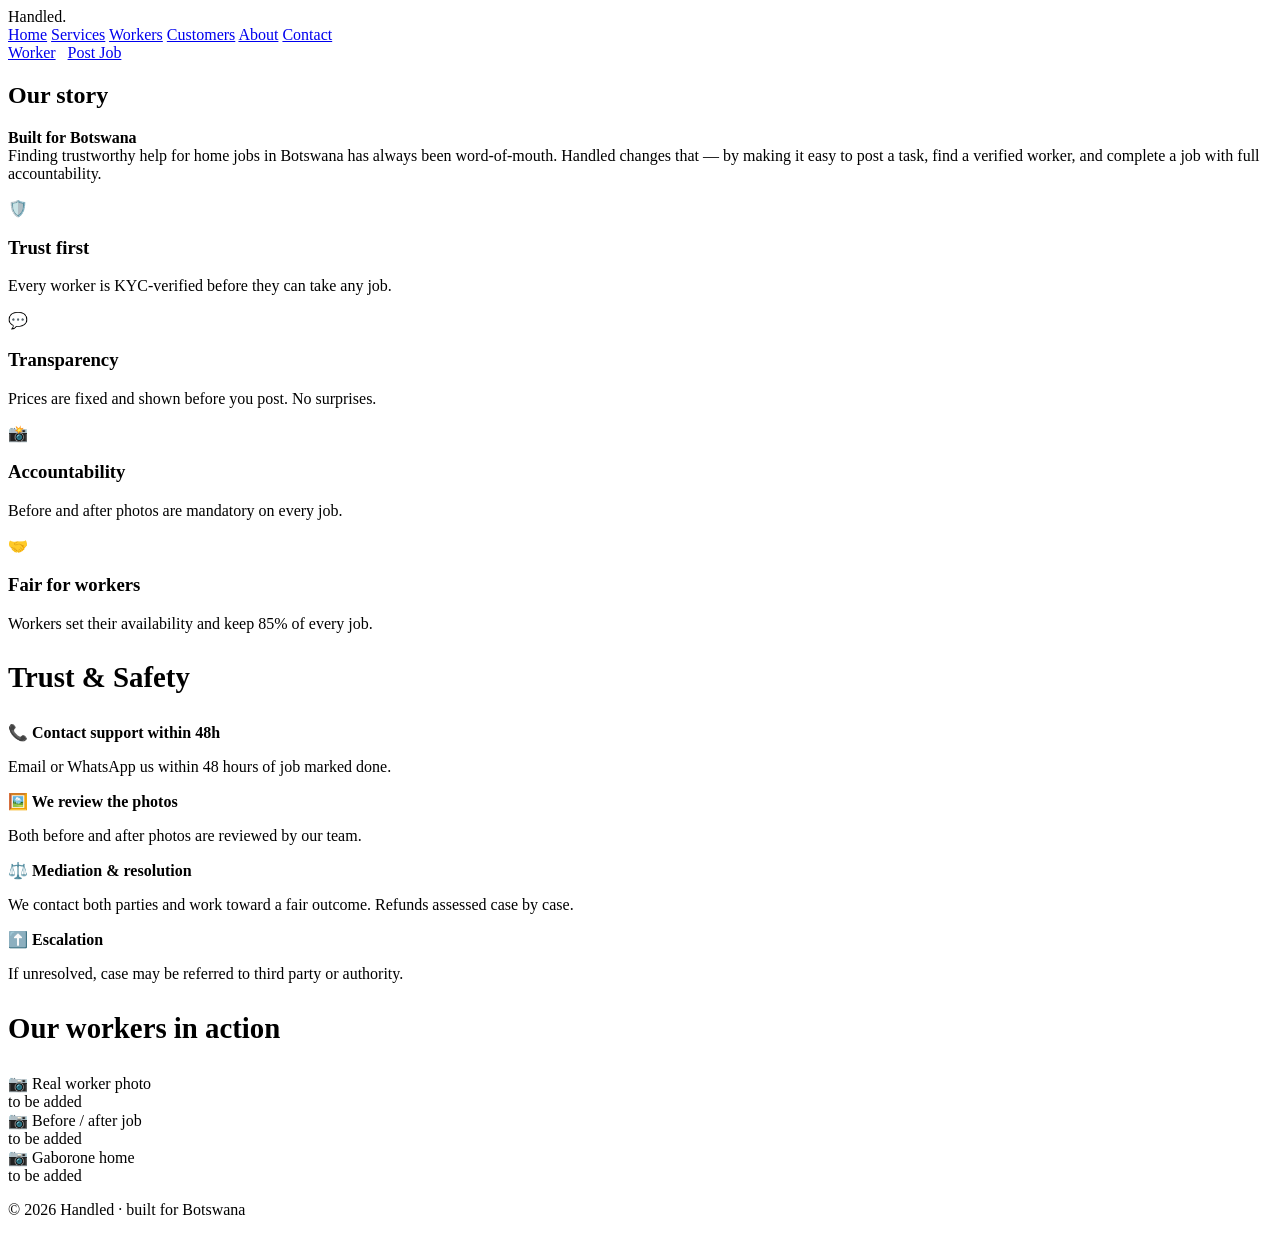
==== about.html @ 851f9119 "Create about.html" ====
<!-- about.html -->
<!DOCTYPE html>
<html lang="en">
<head>
  <meta charset="UTF-8" />
  <meta name="viewport" content="width=device-width, initial-scale=1.0"/>
  <title>Handled · About</title>
  <link rel="stylesheet" href="style.css" />
</head>
<body>
  <div class="container">
    <nav class="navbar">
      <div class="logo">Handled<span>.</span></div>
      <div class="nav-links">
        <a href="index.html">Home</a>
        <a href="services.html">Services</a>
        <a href="workers.html">Workers</a>
        <a href="customers.html">Customers</a>
        <a href="about.html">About</a>
        <a href="contact.html">Contact</a>
      </div>
      <div>
        <a href="workers.html" class="btn btn-outline" style="margin-right:0.5rem;">Worker</a>
        <a href="customers.html" class="btn">Post Job</a>
      </div>
    </nav>

    <h2 class="section-title">Our story</h2>
    <p class="story-intro"><strong>Built for Botswana</strong><br/>Finding trustworthy help for home jobs in Botswana has always been word-of-mouth. Handled changes that — by making it easy to post a task, find a verified worker, and complete a job with full accountability.</p>
    <div class="grid-3">
      <div class="card">🛡️ <h3>Trust first</h3><p>Every worker is KYC-verified before they can take any job.</p></div>
      <div class="card">💬 <h3>Transparency</h3><p>Prices are fixed and shown before you post. No surprises.</p></div>
      <div class="card">📸 <h3>Accountability</h3><p>Before and after photos are mandatory on every job.</p></div>
      <div class="card">🤝 <h3>Fair for workers</h3><p>Workers set their availability and keep 85% of every job.</p></div>
    </div>

    <h3 class="section-title" style="font-size:1.8rem;">Trust &amp; Safety</h3>
    <div class="grid-3">
      <div class="card"><strong>📞 Contact support within 48h</strong><p>Email or WhatsApp us within 48 hours of job marked done.</p></div>
      <div class="card"><strong>🖼️ We review the photos</strong><p>Both before and after photos are reviewed by our team.</p></div>
      <div class="card"><strong>⚖️ Mediation &amp; resolution</strong><p>We contact both parties and work toward a fair outcome. Refunds assessed case by case.</p></div>
      <div class="card"><strong>⬆️ Escalation</strong><p>If unresolved, case may be referred to third party or authority.</p></div>
    </div>

    <h3 class="section-title" style="font-size:1.8rem;">Our workers in action</h3>
    <div class="grid-3">
      <div class="card">📷 Real worker photo <br/><span class="placeholder-text">to be added</span></div>
      <div class="card">📷 Before / after job <br/><span class="placeholder-text">to be added</span></div>
      <div class="card">📷 Gaborone home <br/><span class="placeholder-text">to be added</span></div>
    </div>

    <div class="footer">
      <p>© 2026 Handled · built for Botswana</p>
    </div>
  </div>
</body>
</html>
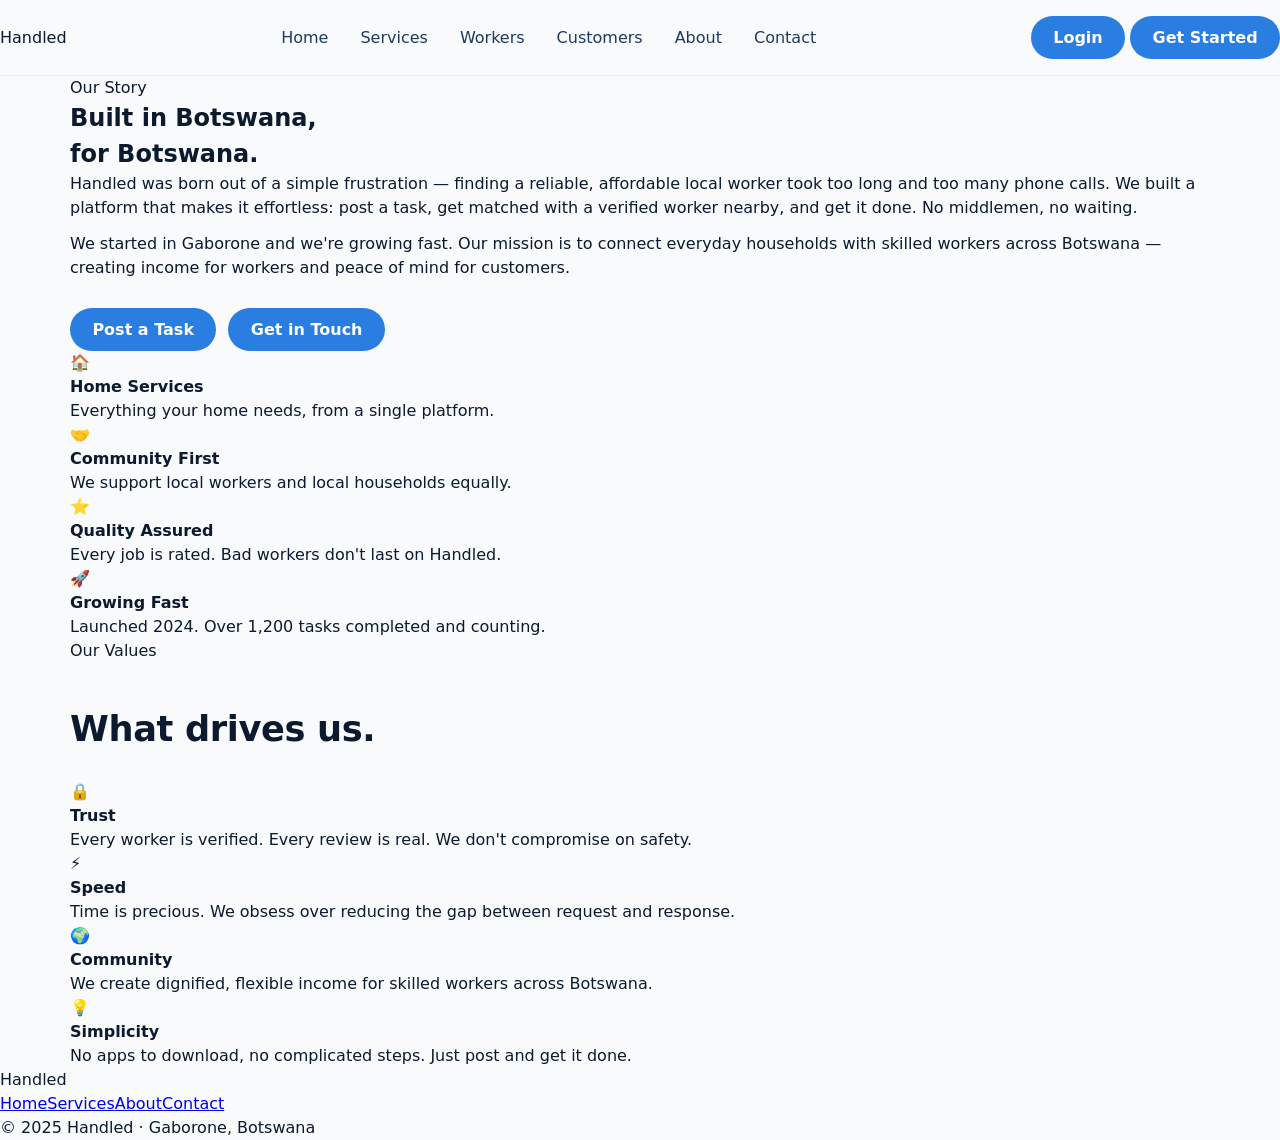
==== commit 2cb6fe5c: "Update about.html" ====
--- a/about.html
+++ b/about.html
@@ -2,56 +2,65 @@
 <!DOCTYPE html>
 <html lang="en">
 <head>
-  <meta charset="UTF-8" />
-  <meta name="viewport" content="width=device-width, initial-scale=1.0"/>
-  <title>Handled · About</title>
-  <link rel="stylesheet" href="style.css" />
+<meta charset="UTF-8">
+<meta name="viewport" content="width=device-width, initial-scale=1.0">
+<title>Handled – About</title>
+<link href="https://fonts.googleapis.com/css2?family=Syne:wght@400;600;700;800&family=DM+Sans:ital,wght@0,300;0,400;0,500;1,300&display=swap" rel="stylesheet">
+<link rel="stylesheet" href="style.css">
 </head>
 <body>
-  <div class="container">
-    <nav class="navbar">
-      <div class="logo">Handled<span>.</span></div>
-      <div class="nav-links">
-        <a href="index.html">Home</a>
-        <a href="services.html">Services</a>
-        <a href="workers.html">Workers</a>
-        <a href="customers.html">Customers</a>
-        <a href="about.html">About</a>
-        <a href="contact.html">Contact</a>
+<nav class="navbar">
+  <div class="nav-logo" onclick="location.href='index.html'">Handled</div>
+  <div class="nav-links">
+    <a href="index.html" class="nav-link">Home</a>
+    <a href="services.html" class="nav-link">Services</a>
+    <a href="workers.html" class="nav-link">Workers</a>
+    <a href="customers.html" class="nav-link">Customers</a>
+    <a href="about.html" class="nav-link active">About</a>
+    <a href="contact.html" class="nav-link">Contact</a>
+  </div>
+  <div class="nav-actions">
+    <a href="customers.html" class="btn btn-ghost btn-sm">Login</a>
+    <a href="customers.html" class="btn btn-primary btn-sm">Get Started</a>
+  </div>
+</nav>
+
+<div class="page active" id="about">
+  <div class="section">
+    <div style="max-width:1140px;margin:0 auto;">
+      <div class="about-hero">
+        <div>
+          <div class="section-label">Our Story</div>
+          <h2 class="about-title">Built in Botswana,<br>for Botswana.</h2>
+          <p class="about-body">Handled was born out of a simple frustration — finding a reliable, affordable local worker took too long and too many phone calls. We built a platform that makes it effortless: post a task, get matched with a verified worker nearby, and get it done. No middlemen, no waiting.</p>
+          <p class="about-body" style="margin-top:12px;">We started in Gaborone and we're growing fast. Our mission is to connect everyday households with skilled workers across Botswana — creating income for workers and peace of mind for customers.</p>
+          <div style="display:flex;gap:12px;margin-top:28px;flex-wrap:wrap;">
+            <a href="customers.html" class="btn btn-primary">Post a Task</a>
+            <a href="contact.html" class="btn btn-ghost">Get in Touch</a>
+          </div>
+        </div>
+        <div class="about-visual">
+          <div class="about-tile"><div class="at-icon">🏠</div><h4>Home Services</h4><p>Everything your home needs, from a single platform.</p></div>
+          <div class="about-tile"><div class="at-icon">🤝</div><h4>Community First</h4><p>We support local workers and local households equally.</p></div>
+          <div class="about-tile"><div class="at-icon">⭐</div><h4>Quality Assured</h4><p>Every job is rated. Bad workers don't last on Handled.</p></div>
+          <div class="about-tile"><div class="at-icon">🚀</div><h4>Growing Fast</h4><p>Launched 2024. Over 1,200 tasks completed and counting.</p></div>
+        </div>
       </div>
-      <div>
-        <a href="workers.html" class="btn btn-outline" style="margin-right:0.5rem;">Worker</a>
-        <a href="customers.html" class="btn">Post Job</a>
+      <div class="section-label">Our Values</div>
+      <div class="section-title">What drives us.</div>
+      <div class="values-grid">
+        <div class="value-card"><div class="value-icon">🔒</div><h4>Trust</h4><p>Every worker is verified. Every review is real. We don't compromise on safety.</p></div>
+        <div class="value-card"><div class="value-icon">⚡</div><h4>Speed</h4><p>Time is precious. We obsess over reducing the gap between request and response.</p></div>
+        <div class="value-card"><div class="value-icon">🌍</div><h4>Community</h4><p>We create dignified, flexible income for skilled workers across Botswana.</p></div>
+        <div class="value-card"><div class="value-icon">💡</div><h4>Simplicity</h4><p>No apps to download, no complicated steps. Just post and get it done.</p></div>
       </div>
-    </nav>
-
-    <h2 class="section-title">Our story</h2>
-    <p class="story-intro"><strong>Built for Botswana</strong><br/>Finding trustworthy help for home jobs in Botswana has always been word-of-mouth. Handled changes that — by making it easy to post a task, find a verified worker, and complete a job with full accountability.</p>
-    <div class="grid-3">
-      <div class="card">🛡️ <h3>Trust first</h3><p>Every worker is KYC-verified before they can take any job.</p></div>
-      <div class="card">💬 <h3>Transparency</h3><p>Prices are fixed and shown before you post. No surprises.</p></div>
-      <div class="card">📸 <h3>Accountability</h3><p>Before and after photos are mandatory on every job.</p></div>
-      <div class="card">🤝 <h3>Fair for workers</h3><p>Workers set their availability and keep 85% of every job.</p></div>
-    </div>
-
-    <h3 class="section-title" style="font-size:1.8rem;">Trust &amp; Safety</h3>
-    <div class="grid-3">
-      <div class="card"><strong>📞 Contact support within 48h</strong><p>Email or WhatsApp us within 48 hours of job marked done.</p></div>
-      <div class="card"><strong>🖼️ We review the photos</strong><p>Both before and after photos are reviewed by our team.</p></div>
-      <div class="card"><strong>⚖️ Mediation &amp; resolution</strong><p>We contact both parties and work toward a fair outcome. Refunds assessed case by case.</p></div>
-      <div class="card"><strong>⬆️ Escalation</strong><p>If unresolved, case may be referred to third party or authority.</p></div>
-    </div>
-
-    <h3 class="section-title" style="font-size:1.8rem;">Our workers in action</h3>
-    <div class="grid-3">
-      <div class="card">📷 Real worker photo <br/><span class="placeholder-text">to be added</span></div>
-      <div class="card">📷 Before / after job <br/><span class="placeholder-text">to be added</span></div>
-      <div class="card">📷 Gaborone home <br/><span class="placeholder-text">to be added</span></div>
-    </div>
-
-    <div class="footer">
-      <p>© 2026 Handled · built for Botswana</p>
     </div>
   </div>
+  <footer>
+    <div class="footer-logo">Handled</div>
+    <div class="footer-links"><a href="index.html">Home</a><a href="services.html">Services</a><a href="about.html">About</a><a href="contact.html">Contact</a></div>
+    <div class="footer-copy">© 2025 Handled · Gaborone, Botswana</div>
+  </footer>
+</div>
 </body>
 </html>
--- a/style.css
+++ b/style.css
@@ -0,0 +1,194 @@
+/* style.css - shared styles for all pages */
+* {
+  margin: 0;
+  padding: 0;
+  box-sizing: border-box;
+}
+body {
+  font-family: system-ui, -apple-system, 'Segoe UI', Roboto, 'Helvetica Neue', sans-serif;
+  background: #f9fafc;
+  color: #0b1a2f;
+  line-height: 1.5;
+}
+.container {
+  max-width: 1280px;
+  margin: 0 auto;
+  padding: 0 1.5rem;
+}
+/* navbar */
+.navbar {
+  display: flex;
+  flex-wrap: wrap;
+  align-items: center;
+  justify-content: space-between;
+  padding: 1rem 0;
+  border-bottom: 1px solid #e6edf4;
+}
+.logo {
+  font-weight: 700;
+  font-size: 1.8rem;
+  letter-spacing: -0.02em;
+  color: #0b1a2f;
+}
+.logo span { color: #2a7de1; }
+.nav-links {
+  display: flex;
+  gap: 2rem;
+  font-weight: 500;
+}
+.nav-links a {
+  text-decoration: none;
+  color: #1f3a5f;
+}
+.nav-links a:hover { color: #2a7de1; }
+.btn {
+  display: inline-block;
+  background: #2a7de1;
+  color: white;
+  font-weight: 600;
+  padding: 0.6rem 1.4rem;
+  border-radius: 40px;
+  border: none;
+  cursor: pointer;
+  text-decoration: none;
+  transition: 0.2s;
+}
+.btn-outline {
+  background: transparent;
+  border: 1.5px solid #2a7de1;
+  color: #2a7de1;
+}
+.btn-outline:hover { background: #eef5fe; }
+.btn:hover { background: #1a5fc7; }
+.small-btn { padding: 0.2rem 1rem; font-size: 0.8rem; }
+/* hero */
+.hero {
+  display: flex;
+  flex-wrap: wrap;
+  align-items: center;
+  justify-content: space-between;
+  padding: 3rem 0 2rem;
+}
+.hero h1 {
+  font-size: 3.2rem;
+  font-weight: 700;
+  letter-spacing: -0.02em;
+  line-height: 1.1;
+}
+.hero h1 span { color: #2a7de1; }
+.hero p {
+  font-size: 1.2rem;
+  color: #2c405b;
+  max-width: 550px;
+  margin: 1.2rem 0 1.8rem;
+}
+.launch-badge { color: #2a7de1; font-weight: 600; }
+.hero-buttons { display: flex; gap: 1rem; flex-wrap: wrap; }
+.hero-image-placeholder {
+  background: #e6edf4;
+  border-radius: 40px;
+  padding: 2rem 3rem;
+  min-width: 200px;
+  text-align: center;
+}
+/* cards */
+.grid-3 {
+  display: grid;
+  grid-template-columns: repeat(auto-fit, minmax(250px, 1fr));
+  gap: 2rem;
+}
+.card {
+  background: white;
+  padding: 1.8rem;
+  border-radius: 24px;
+  box-shadow: 0 8px 20px rgba(0,0,0,0.02);
+  border: 1px solid #eef3f8;
+}
+.card h3 { margin-bottom: 0.5rem; }
+.card p { color: #2f4a6a; }
+.section-title {
+  font-size: 2.2rem;
+  font-weight: 700;
+  margin: 2.5rem 0 1.5rem;
+  letter-spacing: -0.01em;
+}
+/* faq */
+.faq-item {
+  background: white;
+  border: 1px solid #e6edf4;
+  border-radius: 20px;
+  padding: 1.2rem 1.8rem;
+  margin-bottom: 0.8rem;
+  display: flex;
+  justify-content: space-between;
+  align-items: center;
+}
+.faq-item .plus { font-size: 1.8rem; color: #2a7de1; }
+/* forms */
+.form-group {
+  margin-bottom: 1.2rem;
+}
+.form-group label {
+  display: block;
+  font-weight: 600;
+  margin-bottom: 0.3rem;
+}
+.form-group input, .form-group select, .form-group textarea {
+  width: 100%;
+  padding: 0.7rem 1rem;
+  border: 1px solid #d9e2ec;
+  border-radius: 16px;
+  font-size: 1rem;
+  background: white;
+}
+.checkbox-label label { display: flex; align-items: center; gap: 0.5rem; font-weight: normal; }
+.map-container {
+  height: 280px;
+  background: #e6edf4;
+  border-radius: 24px;
+  margin: 1rem 0;
+}
+.profile-card {
+  background: white;
+  border-radius: 28px;
+  padding: 1.8rem;
+  border: 1px solid #eef3f8;
+}
+.two-col {
+  display: grid;
+  grid-template-columns: 1fr 1fr;
+  gap: 2rem;
+}
+.transport-note {
+  background: #eef5fe;
+  padding: 1rem;
+  border-radius: 40px;
+  margin-top: 1rem;
+}
+.task-item {
+  background: #f0f5fa;
+  border-radius: 16px;
+  padding: 0.8rem;
+  margin-bottom: 0.6rem;
+}
+.photo-upload-section {
+  margin-top: 1.5rem;
+  border-top: 1px solid #ddd;
+  padding-top: 1rem;
+}
+.photo-upload-section div { display: flex; gap: 0.5rem; flex-wrap: wrap; }
+.contact-info p { margin: 1.2rem 0; }
+.story-intro { font-size: 1.2rem; max-width: 700px; margin-bottom: 2rem; }
+.placeholder-text { color: #888; }
+.footer {
+  border-top: 1px solid #e6edf4;
+  padding: 2rem 0;
+  margin-top: 2rem;
+  color: #2c405b;
+}
+/* responsive */
+@media (max-width: 700px) {
+  .nav-links { gap: 1rem; flex-wrap: wrap; }
+  .hero h1 { font-size: 2.2rem; }
+  .two-col { grid-template-columns: 1fr; }
+}
